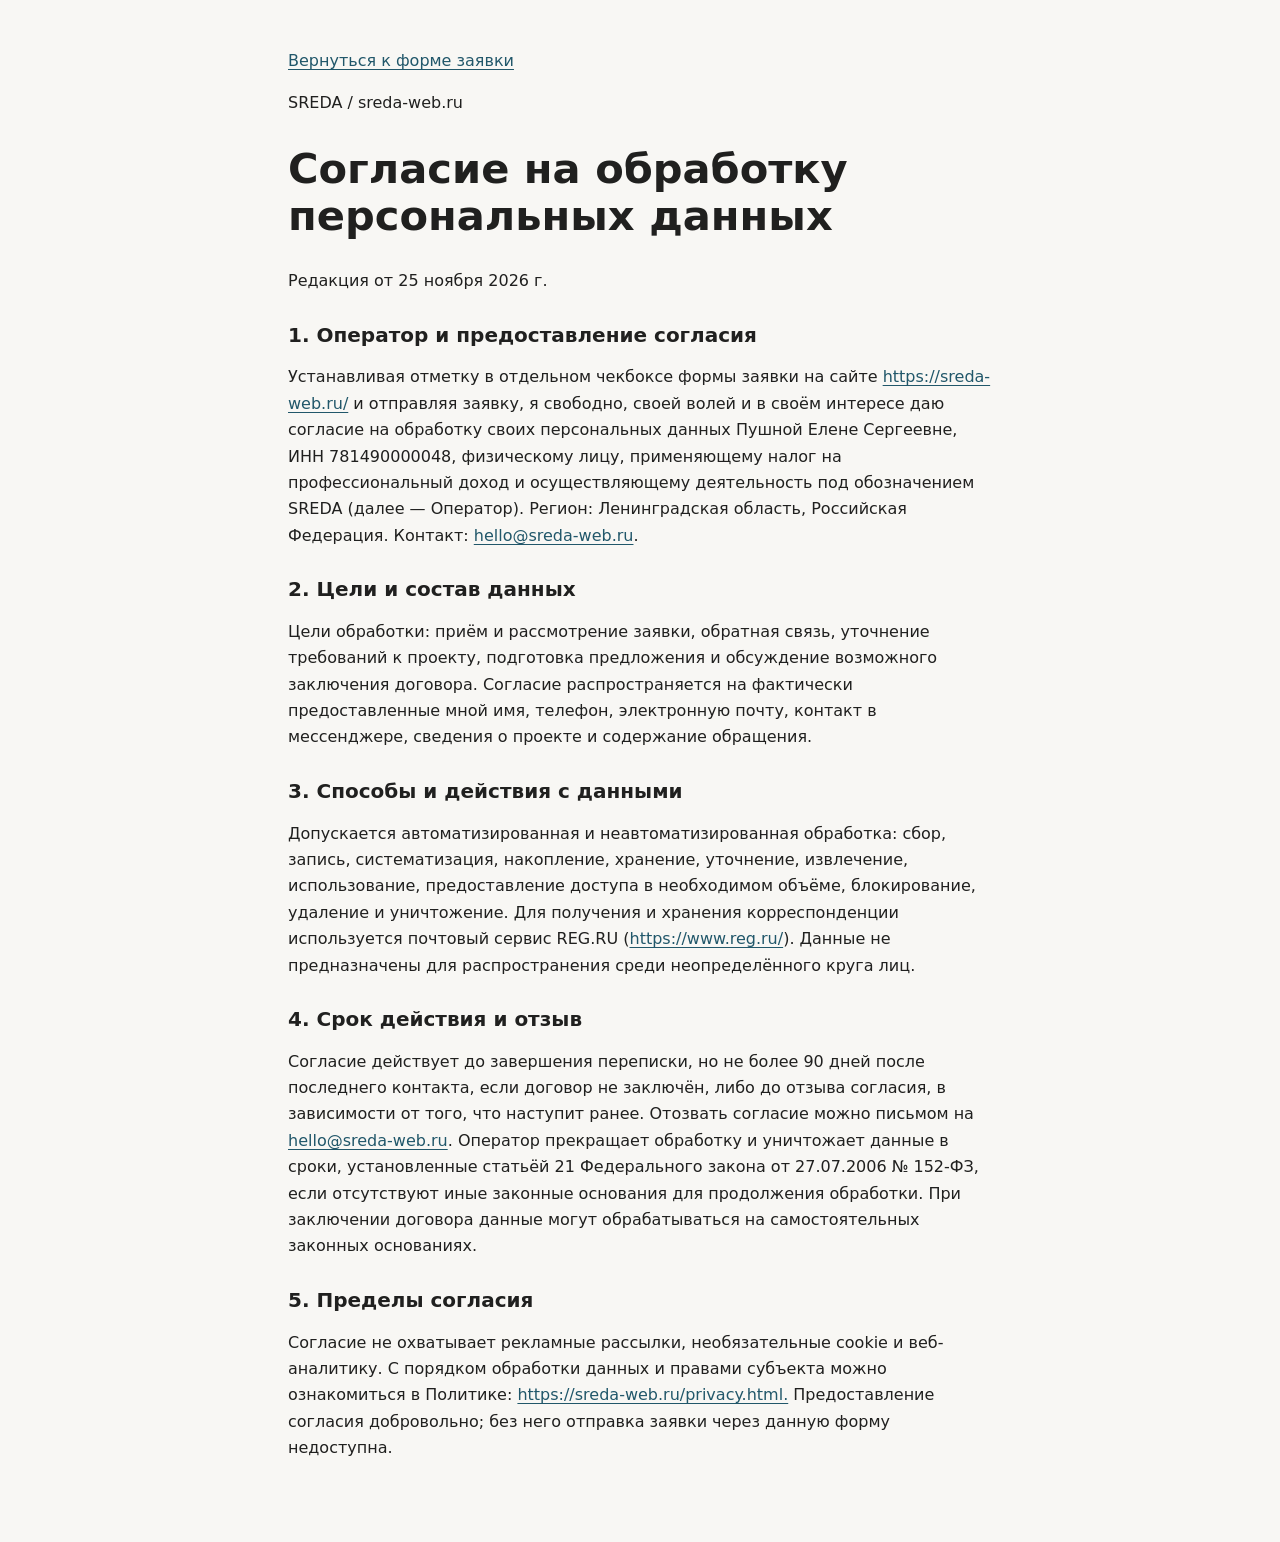
==== consent.html @ c8bb34da "Publish standalone personal data consent" ====
<!doctype html>
<html lang="ru">
<head>
  <meta charset="utf-8">
  <meta name="viewport" content="width=device-width, initial-scale=1">
  <title>Согласие на обработку персональных данных — SREDA</title>
  <link rel="canonical" href="https://sreda-web.ru/consent.html">
  <style>
    body { margin: 0; background: #f8f7f4; color: #20201f; font: 1rem/1.65 system-ui, sans-serif; }
    main { max-width: 44rem; margin: auto; padding: 2rem 1.25rem 4rem; overflow-wrap: anywhere; }
    h1 { font-size: clamp(1.8rem, 5vw, 2.6rem); line-height: 1.15; }
    h2 { margin-top: 1.7rem; font-size: 1.25rem; line-height: 1.3; }
    a { color: #21576a; text-underline-offset: .18em; }
  </style>
</head>
<body>
  <main>
    <p><a href="/#brief">Вернуться к форме заявки</a></p>
    <header>
      <p>SREDA / sreda-web.ru</p>
      <h1>Согласие на обработку персональных данных</h1>
      <p>Редакция от 25 ноября 2026 г.</p>
    </header>
    <section>
      <h2>1. Оператор и предоставление согласия</h2>
      <p>Устанавливая отметку в отдельном чекбоксе формы заявки на сайте <a href="https://sreda-web.ru/">https://sreda-web.ru/</a> и отправляя заявку, я свободно, своей волей и в своём интересе даю согласие на обработку своих персональных данных Пушной Елене Сергеевне, ИНН 781490000048, физическому лицу, применяющему налог на профессиональный доход и осуществляющему деятельность под обозначением SREDA (далее — Оператор). Регион: Ленинградская область, Российская Федерация. Контакт: <a href="mailto:hello@sreda-web.ru">hello@sreda-web.ru</a>.</p>
    </section>
    <section>
      <h2>2. Цели и состав данных</h2>
      <p>Цели обработки: приём и рассмотрение заявки, обратная связь, уточнение требований к проекту, подготовка предложения и обсуждение возможного заключения договора. Согласие распространяется на фактически предоставленные мной имя, телефон, электронную почту, контакт в мессенджере, сведения о проекте и содержание обращения.</p>
    </section>
    <section>
      <h2>3. Способы и действия с данными</h2>
      <p>Допускается автоматизированная и неавтоматизированная обработка: сбор, запись, систематизация, накопление, хранение, уточнение, извлечение, использование, предоставление доступа в необходимом объёме, блокирование, удаление и уничтожение. Для получения и хранения корреспонденции используется почтовый сервис REG.RU (<a href="https://www.reg.ru/">https://www.reg.ru/</a>). Данные не предназначены для распространения среди неопределённого круга лиц.</p>
    </section>
    <section>
      <h2>4. Срок действия и отзыв</h2>
      <p>Согласие действует до завершения переписки, но не более 90 дней после последнего контакта, если договор не заключён, либо до отзыва согласия, в зависимости от того, что наступит ранее. Отозвать согласие можно письмом на <a href="mailto:hello@sreda-web.ru">hello@sreda-web.ru</a>. Оператор прекращает обработку и уничтожает данные в сроки, установленные статьёй 21 Федерального закона от 27.07.2006 № 152-ФЗ, если отсутствуют иные законные основания для продолжения обработки. При заключении договора данные могут обрабатываться на самостоятельных законных основаниях.</p>
    </section>
    <section>
      <h2>5. Пределы согласия</h2>
      <p>Согласие не охватывает рекламные рассылки, необязательные cookie и веб-аналитику. С порядком обработки данных и правами субъекта можно ознакомиться в Политике: <a href="https://sreda-web.ru/privacy.html.">https://sreda-web.ru/privacy.html.</a> Предоставление согласия добровольно; без него отправка заявки через данную форму недоступна.</p>
    </section>
  </main>
</body>
</html>
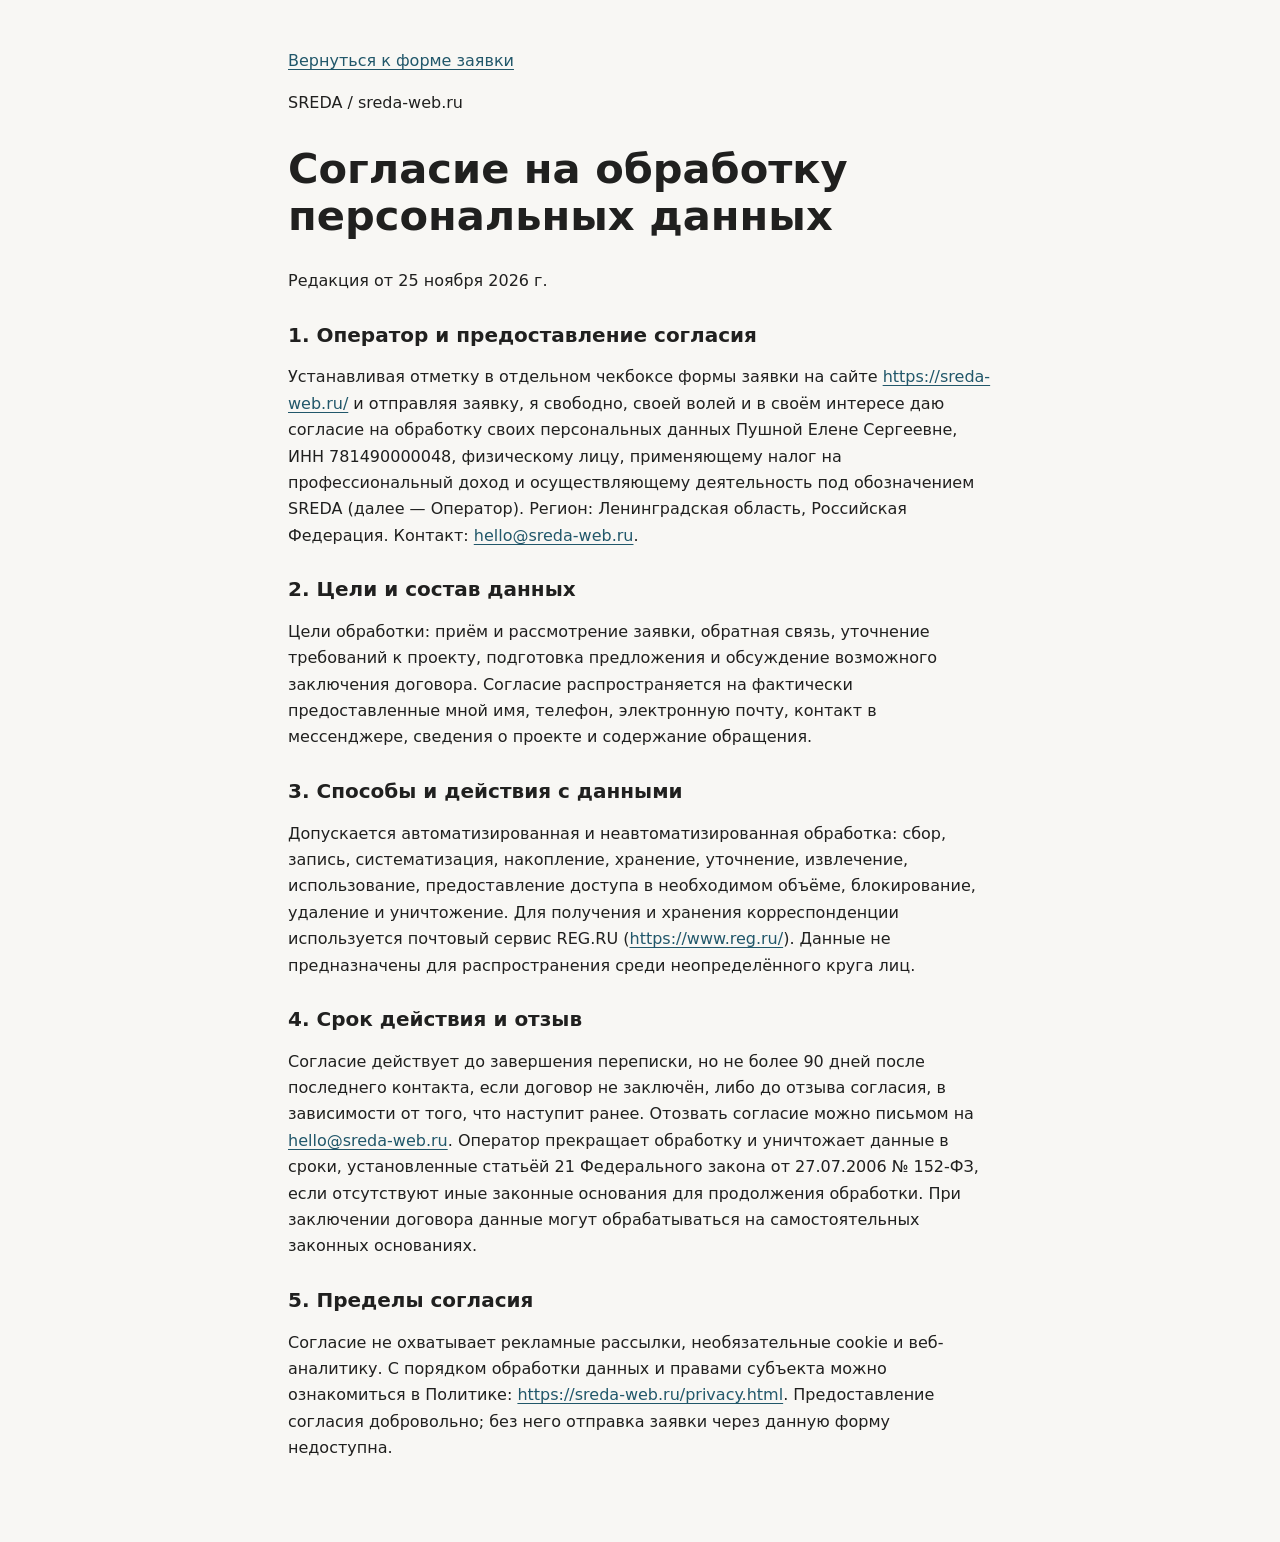
==== commit 7633189e: "Fix privacy policy link in consent" ====
--- a/consent.html
+++ b/consent.html
@@ -39,7 +39,7 @@
     </section>
     <section>
       <h2>5. Пределы согласия</h2>
-      <p>Согласие не охватывает рекламные рассылки, необязательные cookie и веб-аналитику. С порядком обработки данных и правами субъекта можно ознакомиться в Политике: <a href="https://sreda-web.ru/privacy.html.">https://sreda-web.ru/privacy.html.</a> Предоставление согласия добровольно; без него отправка заявки через данную форму недоступна.</p>
+      <p>Согласие не охватывает рекламные рассылки, необязательные cookie и веб-аналитику. С порядком обработки данных и правами субъекта можно ознакомиться в Политике: <a href="https://sreda-web.ru/privacy.html">https://sreda-web.ru/privacy.html</a>. Предоставление согласия добровольно; без него отправка заявки через данную форму недоступна.</p>
     </section>
   </main>
 </body>
